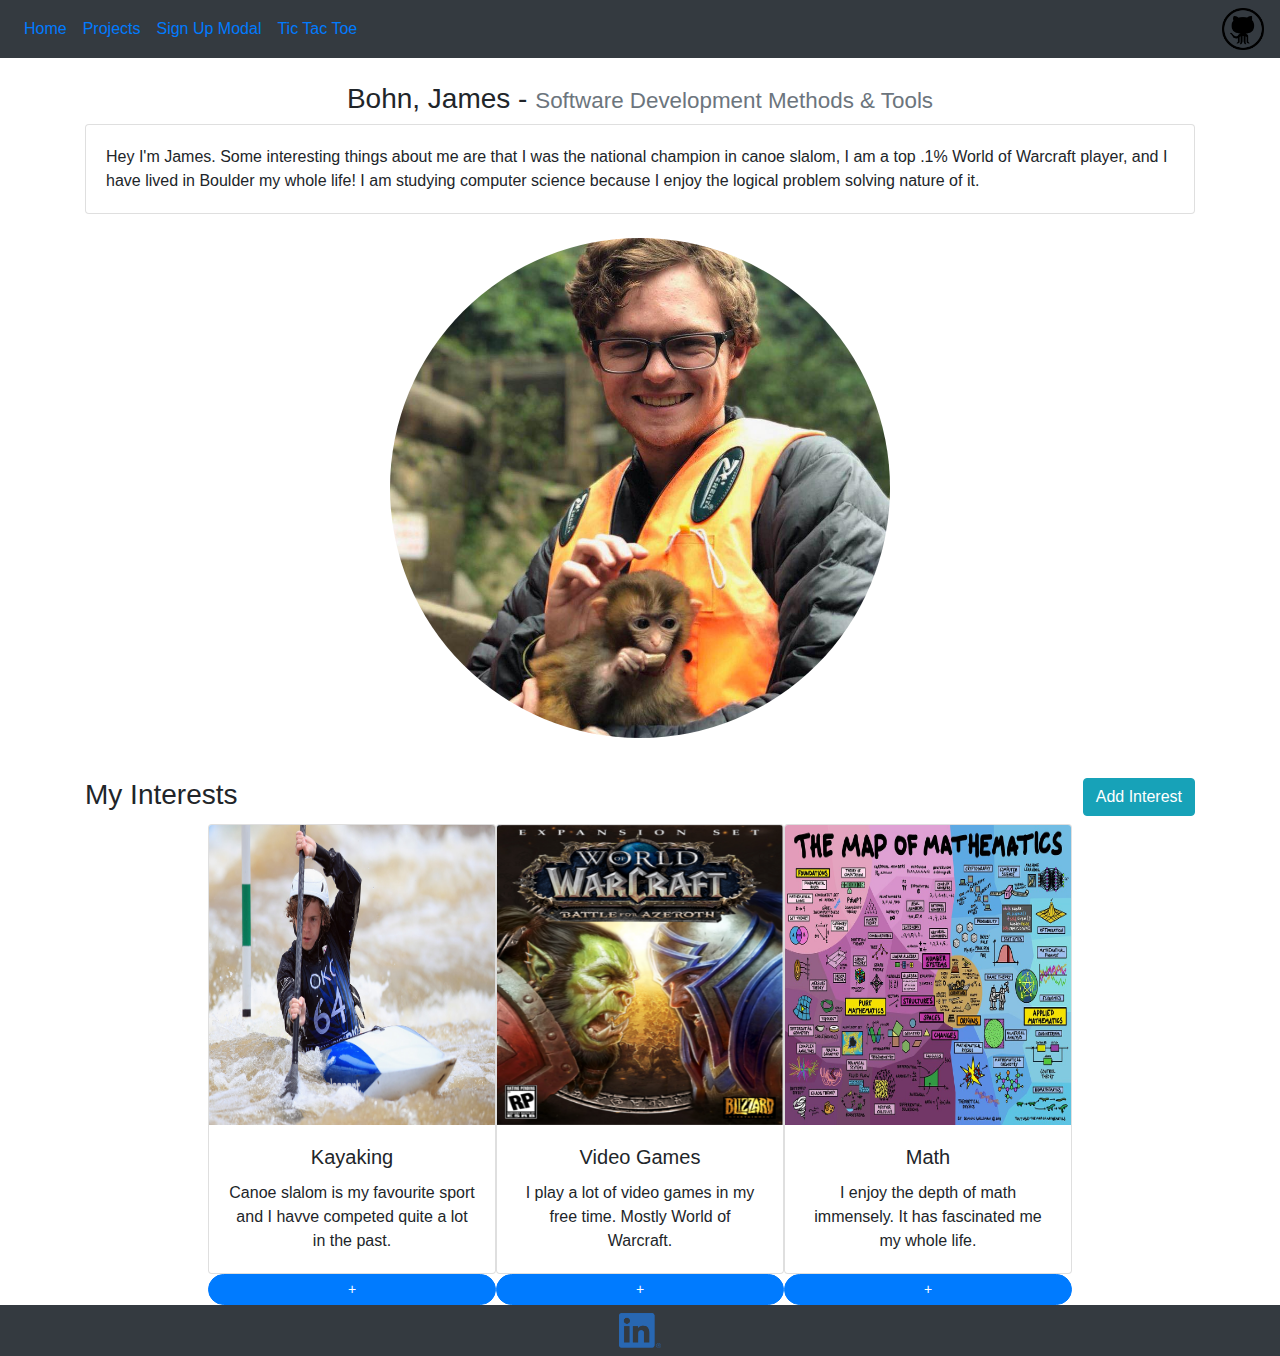
==== mypage_bootstrap.html @ aa201fd0 "HW2 complete" ====
<!DOCTYPE html>
<html lang="en" >
    <head>
    <meta charset="utf-8">
    <title>About Me</title>
    <meta name="viewport" content="width=device-width, initial-scale=1">
    <link rel="stylesheet" href="https://maxcdn.bootstrapcdn.com/bootstrap/4.5.2/css/bootstrap.min.css"> 
    <script src="manage-cards.js"></script> 
    <script src="https://ajax.googleapis.com/ajax/libs/jquery/3.5.1/jquery.min.js"></script>
    <script src="https://cdnjs.cloudflare.com/ajax/libs/popper.js/1.16.0/umd/popper.min.js"></script>
    <script src="https://maxcdn.bootstrapcdn.com/bootstrap/4.5.2/js/bootstrap.min.js"></script>
    </head>
    <body>
        <nav class="navbar navbar-expand-sm bg-dark">
            <ul class="navbar-nav">
                <li class="nav-item">
                    <a class="nav-link" href="mypage_bootstrap.html">Home</a>
                </li>
                <li class="nav-item">
                    <a class="nav-link" href="projects.html">Projects</a>
                </li>
                <li class="nav-item">
                    <a class="nav-link" href="signup-modal/login.html">Sign Up Modal</a>
                </li>
                <li class="nav-item">
                    <a class="nav-link" href="tic-tac-toe/tic-tac-toe.html">Tic Tac Toe</a>
                </li>
            </ul>
            <ul class="navbar-nav ml-auto">
                <li class="nav-item">
                    <a href="https://github.com/jbohn3353/"><img src="assets/github.png" alt="Github Logo" style="width:42px;"></a>
                </li>
            </ul>
        </nav>
        <br>
        <div class="container" style="display: flex; flex-direction: column; align-items: center;">
            <h3>
                Bohn, James -
                <small class="text-muted">Software Development Methods & Tools</small>
            </h3>
            <div class="card">
                <div class="card-body">
                    Hey I'm James. Some interesting things about me are that I was the national champion in canoe slalom, I am a top .1% World of Warcraft player, 
                    and I have lived in Boulder my whole life! I am studying computer science because I enjoy the logical problem solving nature of it.
                </div>
            </div>
            <br>
            <p><img src="assets/james.jpg" alt="James with monkey" width="500px" height="500px" class="rounded-circle"></p>
            <br>
            
            <h3 style='display: flex; flex-direction: row; width: 100%;'>
                <span class = 'mr-auto'>My Interests</span>
                <a href="form.html" class="btn btn-info" role="button">Add Interest</a>
            </h3>
            
            <div style='display: flex; text-align: center;'>
                <div id="interest1">
                    <div class="card" style="width: 18rem;">
                        <img class="card-img-top" src="assets/kayak.jpg" alt="James kayaking" height="300px">
                        <div class="card-body">
                            <h5 class="card-title">Kayaking</h5>
                            <p class="card-text">Canoe slalom is my favourite sport and I havve competed quite a lot in the past.</p>
                        </div>
                    </div>
                    <a class="btn btn-primary btn-sm mr-auto" role="button" onclick="addCard('interest1')" style="border-radius: 20em; width: 100%">+</a>
                </div>
                <div id="interest2">
                    <div class="card" style="width: 18rem;">
                        <img class="card-img-top" src="assets/wow.png" alt="World of Warcraft game art" height="300px">
                        <div class="card-body">
                            <h5 class="card-title">Video Games</h5>
                            <p class="card-text">I play a lot of video games in my free time. Mostly World of Warcraft.</p>
                        </div>
                    </div>
                    <a class="btn btn-primary btn-sm mr-auto" role="button" onclick="addCard('interest2')" style="border-radius: 20em; width: 100%">+</a>
                </div>
                <div id="interest3">
                    <div class="card" style="width: 18rem;">
                        <img class="card-img-top" src="assets/math.jpg" alt="Map of mathematics" height="300px">
                        <div class="card-body">
                            <h5 class="card-title">Math</h5>
                            <p class="card-text">I enjoy the depth of math immensely. It has fascinated me my whole life.</p>
                        </div>
                    </div>
                    <a class="btn btn-primary btn-sm mr-auto" role="button" onclick="addCard('interest3')" style="border-radius: 20em; width: 100%">+</a>
                </div>

            </div>
        </div> 
        <nav class="navbar navbar-light bg-dark">
            <ul class="navbar-nav ml-auto mr-auto">
                <li class="nav-item">
                    <a href="https://www.linkedin.com/in/jimmy-bohn-85a3b2143/"><img src="assets/linkedin.png" alt="Linkedin logo" style="width:42px;"></a>
                </li>
            </ul>
        </nav> 
    </body>
</html>
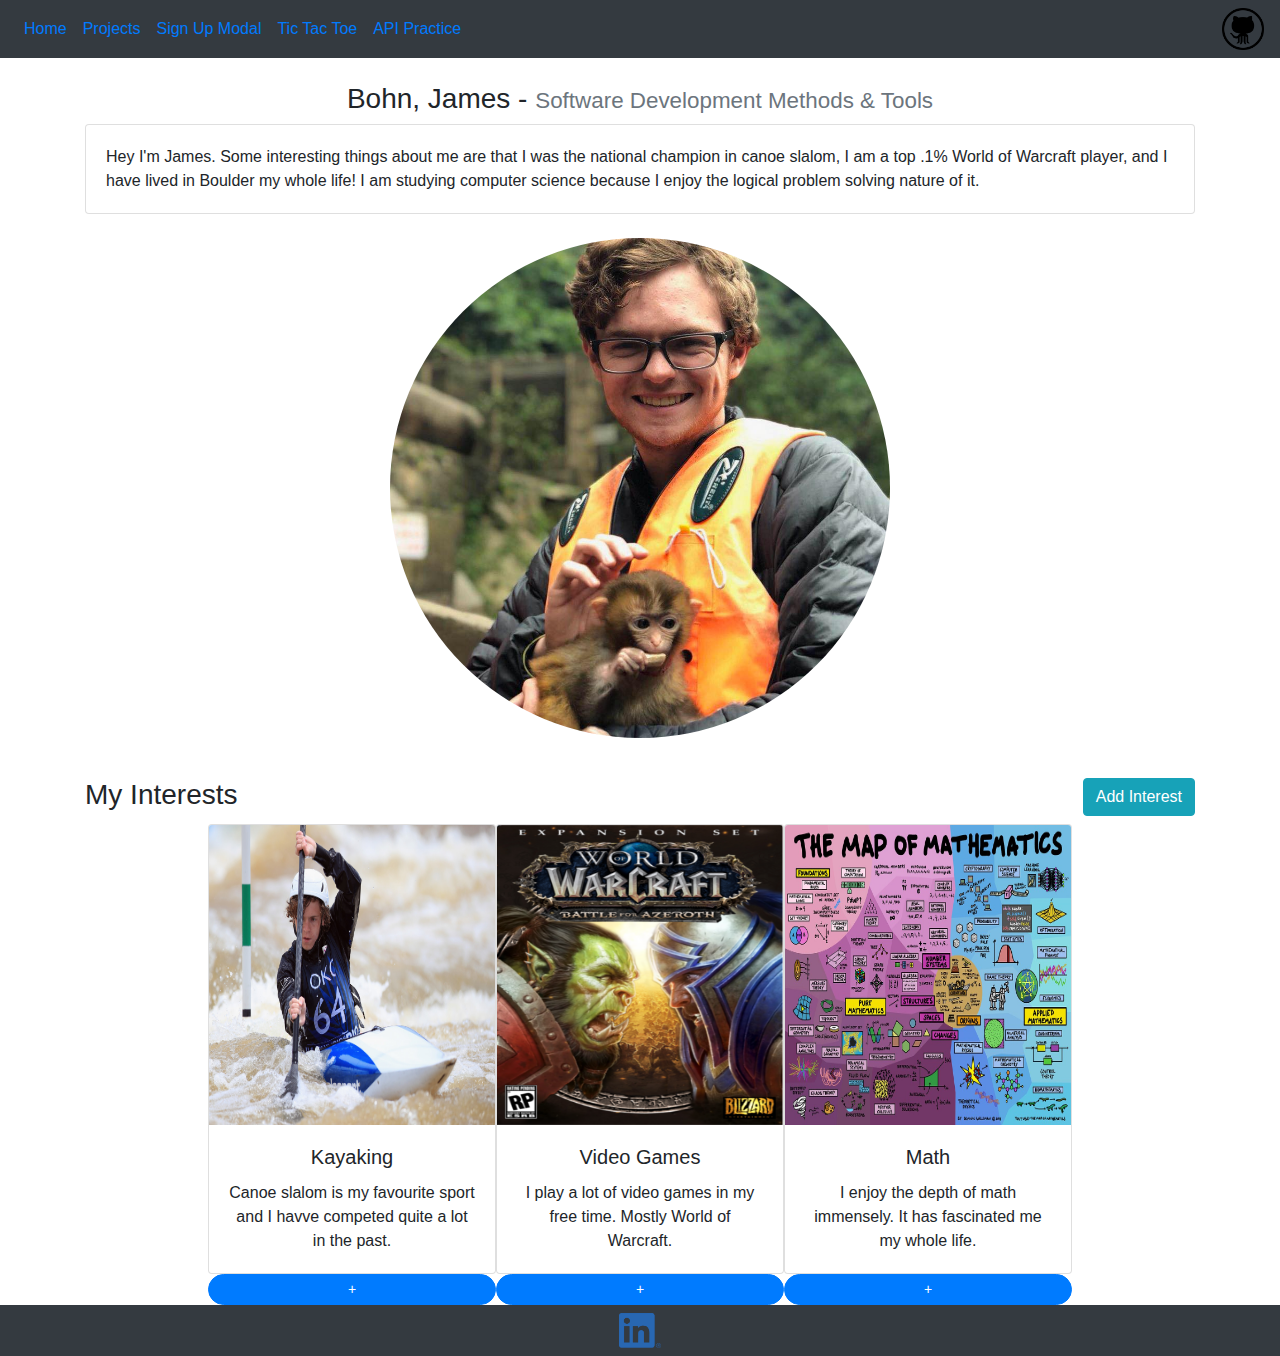
==== commit add9c13d: "Update mypage_bootstrap.html" ====
--- a/mypage_bootstrap.html
+++ b/mypage_bootstrap.html
@@ -24,6 +24,9 @@
                 </li>
                 <li class="nav-item">
                     <a class="nav-link" href="tic-tac-toe/tic-tac-toe.html">Tic Tac Toe</a>
+                </li>
+                <li class="nav-item">
+                    <a class="nav-link" href="flickr/flickr.html">API Practice</a>
                 </li>
             </ul>
             <ul class="navbar-nav ml-auto">
